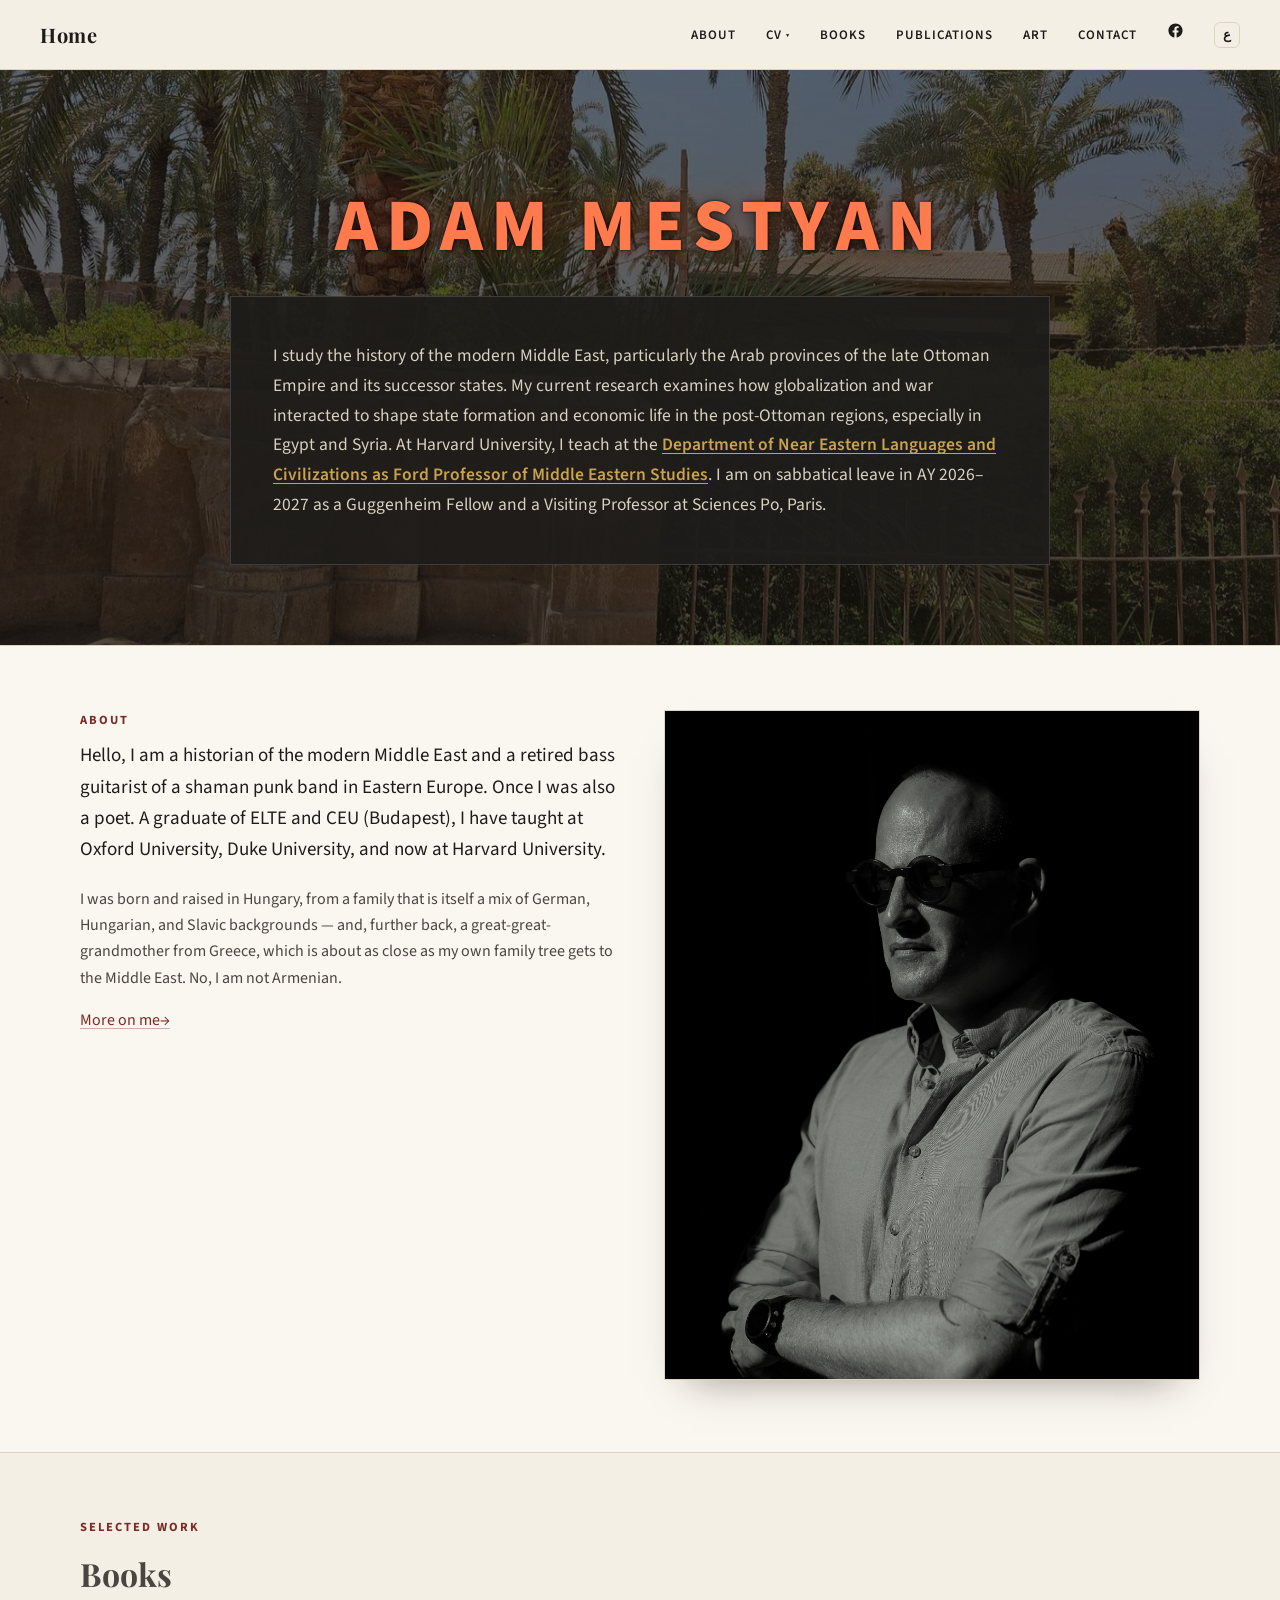
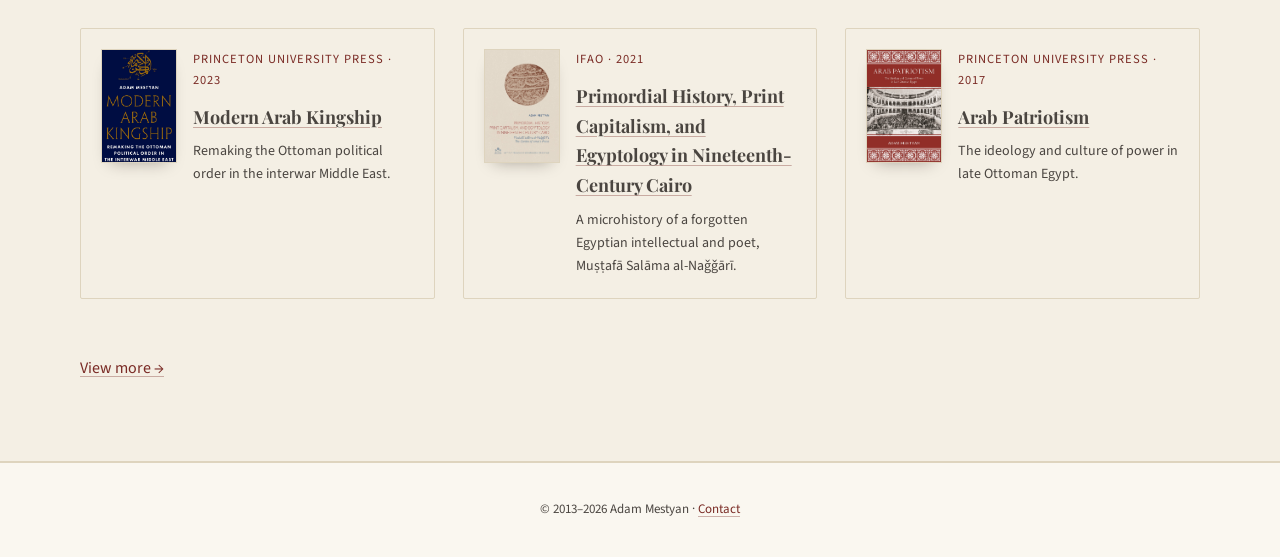
==== index.html @ 1cc056ef "Add cache-busting version to stylesheet link" ====
<!DOCTYPE html>
<html lang="en">
<head>
<meta charset="UTF-8">
<meta name="viewport" content="width=device-width, initial-scale=1.0">
<title>Adam Mestyan — Historian of the Modern Middle East</title>
<link rel="preconnect" href="https://fonts.googleapis.com">
<link href="https://fonts.googleapis.com/css2?family=Playfair+Display:wght@600;700;800&family=Source+Sans+3:wght@400;500;600&display=swap" rel="stylesheet">
<link rel="stylesheet" href="assets/style.css?v=3">
</head>
<body>
  <script src="assets/nav.js"></script>

<header class="site-nav">
  <div class="wrap nav-row">
        <a class="home-link" href="index.html">Home</a>
    <nav>
            <ul>
        <li><a href="about.html">About</a></li>
        <li class="nav-dropdown" tabindex="0">
          <a href="javascript:void(0)">CV</a>
          <ul class="dropdown-menu">
            <li><a href="assets/mestyan_CV.pdf" target="_blank" rel="noopener">Full CV</a></li>
            <li><a href="assets/mestyan_OnePageCV.pdf" target="_blank" rel="noopener">One-Page CV</a></li>
          </ul>
        </li>
        <li><a href="books.html">Books</a></li>
        <li><a href="publications.html">Publications</a></li>
        <li><a href="art.html">Art</a></li>
        <li><a href="contact.html">Contact</a></li>
                            <li><a class="nav-social" href="https://www.facebook.com/adam.mestyan" target="_blank" rel="noopener" aria-label="Facebook"><svg viewBox="0 0 24 24"><path d="M22 12.06C22 6.5 17.52 2 12 2S2 6.5 2 12.06c0 5 3.66 9.15 8.44 9.94v-7.03H7.9v-2.91h2.54V9.85c0-2.5 1.49-3.89 3.77-3.89 1.09 0 2.24.2 2.24.2v2.46h-1.26c-1.24 0-1.63.77-1.63 1.56v1.88h2.78l-.44 2.91h-2.34V22c4.78-.79 8.44-4.94 8.44-9.94z"/></svg></a></li>
              <li><a href="index-ar.html" class="lang-toggle" aria-label="Arabic">ع</a></li>
      </ul>
    </nav>
  </div>
</header>

<section class="hero" id="hero">
  <div class="wrap">
    <div class="hero-name">Adam Mestyan</div>
   

      <div class="hero-feature">
        <div class="intro-textbox">
          <p>
            I study the history of the modern Middle East, particularly the Arab provinces of the late Ottoman Empire and its successor states. My current research examines how globalization and war interacted to shape state formation and economic life in the post-Ottoman regions, especially in Egypt and Syria. At Harvard University, I teach at the <a href="https://nelc.fas.harvard.edu/people/adam-mestyan" target="_blank" rel="noopener">Department of Near Eastern Languages and Civilizations as Ford Professor of Middle Eastern Studies</a>. I am on sabbatical leave in AY 2026–2027 as a Guggenheim Fellow and a Visiting Professor at Sciences Po, Paris.
          </p>
        </div>
      </div>
  </div>
</section>

<section class="section">
  <div class="wrap two-col">
    <div>
      <div class="section-kicker">About</div>
        <p class="lede">
          Hello, I am a historian of the modern Middle East and a retired bass guitarist of a shaman punk band in Eastern Europe. Once I was also a poet. A graduate of ELTE and CEU (Budapest), I have taught at Oxford University, Duke University, and now at Harvard University.
        </p>
        <p>
           I was born and raised in Hungary, from a family that is itself a mix of German, Hungarian, and Slavic backgrounds — and, further back, a great-great-grandmother from Greece, which is about as close as my own family tree gets to the Middle East. No, I am not Armenian.
        </p>
      <a href="about.html">More on me→</a>
    </div>
    <div>
      <img class="person-photo" src="assets/adam-portrait.jpg" alt="Adam Mestyan" onerror="this.style.display='none'">
    </div>
  </div>
</section>

<section class="section" style="background:var(--cream); border-top:1px solid var(--border); border-bottom:1px solid var(--border);">
  <div class="wrap">
    <div class="section-kicker">Selected work</div>
    <h2>Books</h2>
    <div class="card-grid">
        <div class="card">
          <img class="card-cover" src="assets/cover-modern-arab-kingship.jpg" alt="Modern Arab Kingship cover" onerror="this.style.display='none'">
          <div class="card-body">
            <div class="meta">Princeton University Press · 2023</div>
                          <h3><a href="https://press.princeton.edu/books/hardcover/9780691190976/modern-arab-kingship" target="_blank" rel="noopener" style="color:inherit;">Modern Arab Kingship</a></h3>
            <p>Remaking the Ottoman political order in the interwar Middle East.</p>
          </div>
        </div>
        <div class="card">
          <img class="card-cover" src="assets/cover-primordial-history-web.jpg" alt="Primordial History cover" onerror="this.style.display='none'">
          <div class="card-body">
            <div class="meta">Ifao · 2021</div>
                          <h3><a href="https://www.ifao.egnet.net/publications/catalogue/9782724707496/" target="_blank" rel="noopener" style="color:inherit;">Primordial History, Print Capitalism, and Egyptology in Nineteenth-Century Cairo</a></h3>
            <p>A microhistory of a forgotten Egyptian intellectual and poet, Muṣṭafā Salāma al-Naǧǧārī.</p>
          </div>
        </div>
        <div class="card">
          <img class="card-cover" src="assets/cover-arab-patriotism-web.jpg" alt="Arab Patriotism cover" onerror="this.style.display='none'">
          <div class="card-body">
            <div class="meta">Princeton University Press · 2017</div>
                          <h3><a href="https://press.princeton.edu/books/hardcover/9780691172644/arab-patriotism" target="_blank" rel="noopener" style="color:inherit;">Arab Patriotism</a></h3>
            <p>The ideology and culture of power in late Ottoman Egypt.</p>
          </div>
        </div>
        <p style="margin-top:28px;"><a href="books.html">View more →</a></p>
  </div>
</section>

<footer class="site-footer">
    <div class="wrap">© 2013–2026 Adam Mestyan · <a href="contact.html">Contact</a></div>
</footer>

<script>
(function(){
  // Rotating archival hero backgrounds: an 1853 Ottoman Empire map, a handwritten
  // Arabic petition (Dar al-Watha'iq, Cairo), an 1857 French notarial act (Cairo
  // consulate), a Nile Valley landscape near Abu Qirqas, and the Suez shipyards, 1914.
  // Two stacked layers crossfade into each other on a timer, each slowly zooming in
  // (a subtle Ken Burns effect) so the backdrop keeps moving.
  var backgrounds = [
    'assets/hero-map.jpg',
    'assets/hero-arabic-doc.jpg',
    'assets/hero-french-doc.jpg',
    'assets/hero-egypt-landscape.jpg',
    'assets/hero-factory.jpg'
  ];
  var hero = document.getElementById('hero');
  if(!hero) return;

  // shuffle so the rotation order differs each visit
  var order = backgrounds.slice();
  for(var i = order.length - 1; i > 0; i--){
    var j = Math.floor(Math.random() * (i + 1));
    var tmp = order[i]; order[i] = order[j]; order[j] = tmp;
  }

  var layerA = document.createElement('div');
  var layerB = document.createElement('div');
  layerA.className = 'hero-bg-layer';
  layerB.className = 'hero-bg-layer';
  hero.insertBefore(layerB, hero.firstChild);
  hero.insertBefore(layerA, hero.firstChild);
  var layers = [layerA, layerB];

  var active = 0;   // index of the currently visible layer
  var idx = 0;       // index into the shuffled order

  function showNext(){
    var src = order[idx % order.length];
    idx++;
    var img = new Image();
    img.onload = function(){
      var next = (active + 1) % 2;
      var layer = layers[next];
      layer.style.backgroundImage = "url('" + src + "')";
      layer.classList.remove('zooming');
      void layer.offsetWidth; // restart the zoom animation each time this layer is reused
      layer.classList.add('active', 'zooming');
      layers[active].classList.remove('active');
      active = next;
      hero.classList.add('has-photo');
    };
    img.src = src;
  }

  showNext();
  setInterval(showNext, 3000);
})();
</script>

</body>
</html>
---- assets/style.css ----
:root{
  --ink:#1e1c1a;
  --ink-soft:#4a4540;
  --cream:#f4efe4;
  --paper:#faf7f0;
  --maroon:#7a2b25;
  --maroon-dark:#5c1f1a;
  --crimson:#a3122c;
  --gold:#c9a24b;
  --border:#ded4be;
    --pop:#e0472f;
    --pop-bright:#ff7a4d;
}
*{box-sizing:border-box; margin:0; padding:0;}
body{
  font-family:'Source Sans 3', Georgia, serif;
  background:var(--paper);
  color:var(--ink-soft);
  line-height:1.65;
}
h1,h2,h3,.serif{font-family:'Playfair Display', Georgia, serif;}
a{color:var(--maroon); text-decoration:underline; text-decoration-color:rgba(122,43,37,0.35); text-underline-offset:3px; text-decoration-thickness:1px; transition:text-decoration-color .15s ease;}
a:hover{text-decoration-color:currentColor;}
.wrap{max-width:1200px; margin:0 auto; padding:0 40px;}

header.site-nav{
  position:sticky; top:0; z-index:50;
  background:rgba(244,239,228,0.95);
  backdrop-filter:blur(6px);
  border-bottom:1px solid var(--border);
}
.nav-row{display:flex; align-items:center; justify-content:space-between; padding:18px 0;}
.nav-row nav > ul{list-style:none; display:flex; gap:30px; flex-wrap:wrap;}
.nav-row nav a{
  color:var(--ink); font-size:13px; letter-spacing:1px; text-transform:uppercase; font-weight:600; text-decoration:none;
}
.nav-row nav a.active{color:var(--maroon); border-bottom:2px solid var(--maroon); padding-bottom:4px;}
.nav-row .home-link{font-family:'Playfair Display', serif; font-size:20px; font-weight:700; color:var(--ink); letter-spacing:0.5px; text-decoration:none;}
.nav-dropdown{position:relative;}
.nav-dropdown > a{display:inline-flex; align-items:center; gap:4px; cursor:pointer;}
.nav-dropdown > a::after{content:"▾"; font-size:10px;}
.dropdown-menu{display:none; position:absolute; top:100%; left:0; margin-top:14px; background:var(--paper); border:1px solid var(--border); min-width:170px; box-shadow:0 16px 30px -16px rgba(30,20,10,0.35); padding:6px 0; list-style:none; z-index:60;}
.dropdown-menu li{width:100%;}
.dropdown-menu a{display:block; padding:9px 18px; font-size:12.5px; letter-spacing:0.3px; text-transform:none; font-weight:500; color:var(--ink);}
.dropdown-menu a:hover{background:var(--cream); text-decoration:none;}
.nav-dropdown.open .dropdown-menu{display:block;}
.nav-social{display:inline-flex; align-items:center; color:var(--ink); text-decoration:none; transition:color .15s ease;}
.nav-social svg{width:17px; height:17px; fill:currentColor; display:block;}
.nav-social:hover{color:var(--maroon);}
.lang-toggle{display:inline-flex; align-items:center; justify-content:center; min-width:26px; height:26px; padding:0 7px; border:1px solid var(--border); border-radius:6px; font-size:12.5px; font-weight:700; color:var(--ink); text-decoration:none; transition:all .15s ease;}
.lang-toggle:hover{background:var(--maroon); color:#fff; border-color:var(--maroon);}

html[dir="rtl"] body{font-family:'Noto Kufi Arabic','Tajawal',Tahoma,sans-serif;}
html[dir="rtl"] h1, html[dir="rtl"] h2, html[dir="rtl"] h3, html[dir="rtl"] .hero-name{font-family:'Noto Kufi Arabic','Tajawal',Tahoma,sans-serif;}
html[dir="rtl"] .nav-row{flex-direction:row-reverse;}
html[dir="rtl"] .nav-row nav > ul{flex-direction:row-reverse;}
html[dir="rtl"] .two-col{direction:rtl;}
html[dir="rtl"] .lede, html[dir="rtl"] p{text-align:right;}
html[dir="rtl"] .dropdown-menu{right:0; left:auto;}
html[dir="rtl"]{--paper:#bfe3dd; --cream:#a9d6ce;}
html[dir="rtl"] header.site-nav{background:rgba(191,227,221,0.95);}

.hero{
  z-index:0;
  position:relative;
  background:
    radial-gradient(circle at 15% 20%, rgba(122,43,37,0.10), transparent 45%),
    radial-gradient(circle at 85% 75%, rgba(201,162,75,0.14), transparent 50%),
    repeating-linear-gradient(115deg, rgba(30,28,26,0.035) 0px, rgba(30,28,26,0.035) 1px, transparent 1px, transparent 6px),
    var(--cream);
  background-size:cover;
  background-position:center;
  padding:96px 0 80px;
  border-bottom:1px solid var(--border);
  overflow:hidden;
}
.hero-bg-layer{
  position:absolute; inset:0;
  background-size:cover; background-position:center;
  opacity:0;
  transform:scale(1);
  transition:opacity 1s ease-in-out;
  z-index:-1;
}
.hero-bg-layer.active{opacity:1;}
.hero-bg-layer.zooming{animation:heroZoom 4s ease-out forwards;}
@keyframes heroZoom{
  from{transform:scale(1);}
  to{transform:scale(1.13);}
}
.hero.has-photo::before{
  content:"";
  position:absolute; inset:0;
  background:
    linear-gradient(180deg, rgba(18,15,12,0.6), rgba(18,15,12,0.72)),
    radial-gradient(circle at 85% 75%, rgba(201,162,75,0.10), transparent 55%);
  z-index:0;
}
.hero > .wrap{position:relative; z-index:1;}
.hero-name{
  text-align:center; font-size:74px; letter-spacing:8px; font-weight:800;
  color:var(--pop); text-shadow:2px 3px 0 rgba(0,0,0,0.08), 0 0 26px rgba(224,71,47,0.25);
  margin-bottom:8px; text-transform:uppercase;
  transition:color .2s;
}
.hero-subtitle{
  text-align:center; font-size:16px; letter-spacing:2px; text-transform:uppercase;
  color:var(--ink-soft); margin-bottom:56px;
  transition:color .2s;
}
.hero.has-photo .hero-name{color:var(--pop-bright); text-shadow:0 2px 18px rgba(0,0,0,0.75), 0 0 3px rgba(0,0,0,0.9), 0 0 30px rgba(255,122,77,0.4);}
.hero.has-photo .hero-subtitle{color:#e9e2d2; text-shadow:0 1px 10px rgba(0,0,0,0.4);}
.hero-feature{
display:block; max-width:820px;
  margin:0 auto;
}
.book-cover{
  aspect-ratio:2/3; border-radius:2px; position:relative;
  background:linear-gradient(160deg, #fdfbf6, #f1ece0);
  border:1px solid var(--border);
  box-shadow:0 26px 46px -24px rgba(30,20,10,0.45);
  display:flex; flex-direction:column; justify-content:space-between;
  padding:28px 24px; overflow:hidden;
}
.book-cover::before{
  content:""; position:absolute; left:0; top:0; bottom:0; width:14px; background:var(--gold);
}
.book-cover img{position:absolute; inset:0; width:100%; height:100%; object-fit:cover;}
.book-cover .quote{font-size:11.5px; font-style:italic; color:var(--ink-soft); text-align:center;}
.book-cover .quote span{display:block; margin-top:4px; font-style:normal; letter-spacing:1px; text-transform:uppercase; font-size:10px;}
.book-cover .cover-title{font-family:'Playfair Display', serif; font-size:30px; text-align:center; color:var(--ink); line-height:1.15;}
.book-cover .cover-tag{text-align:center; font-size:11px; letter-spacing:2px; text-transform:uppercase; color:var(--maroon); font-weight:700;}
.book-cover .cover-author{text-align:center; font-size:16px; font-family:'Playfair Display', serif; color:var(--ink);}
.book-cover .cover-sub{text-align:center; font-size:11px; color:var(--ink-soft); font-style:italic;}

.feature-card{
  background:rgba(30,28,26,0.94); color:#efe9da; padding:36px 34px; border:1px solid rgba(255,255,255,0.14);
}
.feature-card h2{font-size:26px; margin-bottom:4px; color:#fff;}
.feature-card .press{font-size:14px; letter-spacing:1px; text-transform:uppercase; color:var(--gold); margin-bottom:18px;}
.feature-card p{font-size:14.5px; color:#d8d2c2; margin-bottom:22px;}
.feature-card .btn-row{display:flex; gap:12px; flex-wrap:wrap;}
.btn{
  display:inline-block; padding:11px 20px; font-size:13px; letter-spacing:0.5px; text-transform:none;
  border:1px solid rgba(255,255,255,0.4); color:#fff; text-decoration:none; font-style:italic;
}
.btn:hover{background:rgba(255,255,255,0.08); text-decoration:none;}
.btn-solid{background:var(--maroon); border-color:var(--maroon);}
.btn-solid:hover{background:var(--maroon-dark);}

.section{padding:64px 0;}
.section-kicker{color:var(--maroon); font-size:12.5px; letter-spacing:2px; text-transform:uppercase; font-weight:700; margin-bottom:10px;}
.section h2{font-size:32px; margin-bottom:28px;}
.section p{margin-bottom:16px; font-size:16px;}
.section .lede{font-size:19px; color:var(--ink); margin-bottom:20px;}

.two-col{display:grid; grid-template-columns:1fr 1fr; gap:48px;}

.card-grid{display:grid; grid-template-columns:repeat(3,1fr); gap:28px;}
.card{background:var(--cream); border:1px solid var(--border); padding:20px; border-radius:2px; display:flex; gap:16px; align-items:flex-start;}
.card h3{font-size:18px; margin-bottom:8px;}
.card .meta{font-size:12.5px; letter-spacing:1px; text-transform:uppercase; color:var(--maroon); margin-bottom:12px;}
.card p{font-size:14px; margin-bottom:0;}
.card blockquote{font-size:13px; font-style:italic; color:var(--ink-soft); margin-top:14px; border-left:2px solid var(--gold); padding-left:10px;}
.card-cover{width:76px; aspect-ratio:2/3; object-fit:cover; flex-shrink:0; border:1px solid var(--border); box-shadow:0 8px 16px -10px rgba(30,20,10,0.4);}
.card-body{flex:1;}

.person-photo{
  border:1px solid var(--border); box-shadow:0 22px 40px -26px rgba(30,20,10,0.5);
  width:100%; aspect-ratio:4/5; object-fit:cover; background:var(--cream);
}

.self-photo{display:flex; align-items:center; justify-content:center; height:100%;}
.self-photo img{width:200px; height:200px; border-radius:50%; object-fit:cover; border:1px solid var(--border); box-shadow:0 22px 40px -26px rgba(30,20,10,0.5);}
.intro-textbox{background:rgba(30,28,26,0.94); color:#efe9da; padding:44px 42px; border:1px solid rgba(255,255,255,0.14);}
.intro-textbox h2{font-size:26px; margin-bottom:16px; color:#fff;}
.intro-textbox p{font-size:17.5px; line-height:1.7; color:#d8d2c2; margin-bottom:0;}
.intro-textbox a{color:var(--gold); text-decoration:underline; text-underline-offset:3px; font-weight:600;}
.intro-textbox a:hover{color:#f0cf8e;}

footer.site-footer{
  border-top:1px solid var(--border); padding:36px 0; text-align:center;
  font-size:13px; color:var(--ink-soft);
}

@media (max-width:820px){
  .hero-feature{grid-template-columns:1fr;}
  .hero-name{font-size:38px; letter-spacing:6px;}
  .two-col, .card-grid{grid-template-columns:1fr;}
  .nav-row nav ul{gap:16px;}
}
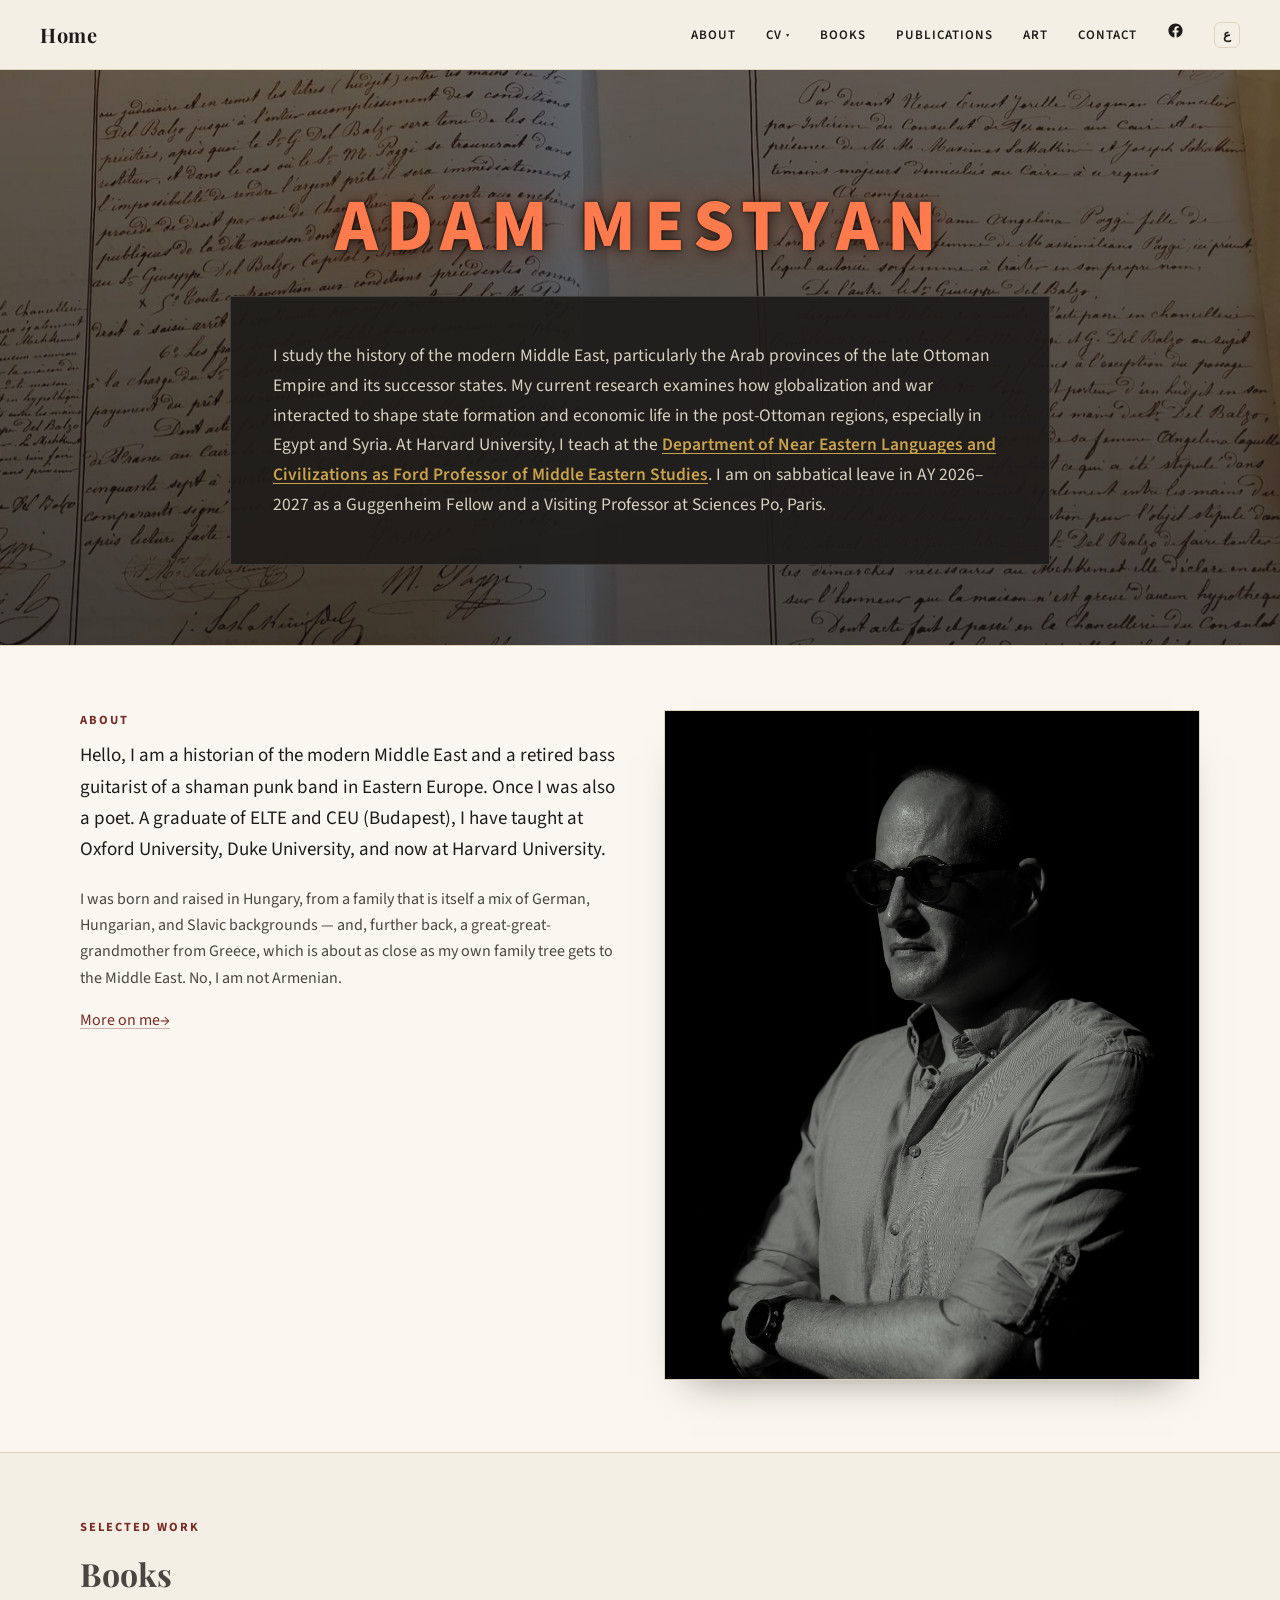
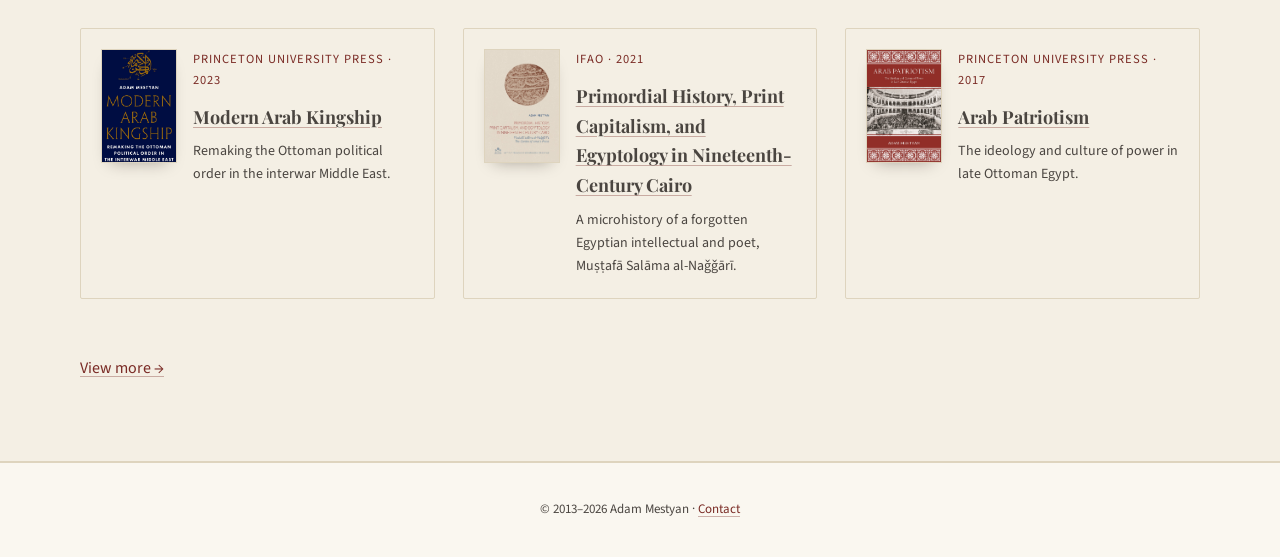
==== commit 7a457081: "Bump stylesheet cache-busting version to v=5" ====
--- a/index.html
+++ b/index.html
@@ -6,7 +6,7 @@
 <title>Adam Mestyan — Historian of the Modern Middle East</title>
 <link rel="preconnect" href="https://fonts.googleapis.com">
 <link href="https://fonts.googleapis.com/css2?family=Playfair+Display:wght@600;700;800&family=Source+Sans+3:wght@400;500;600&display=swap" rel="stylesheet">
-<link rel="stylesheet" href="assets/style.css?v=3">
+<link rel="stylesheet" href="assets/style.css?v=5">
 </head>
 <body>
   <script src="assets/nav.js"></script>
--- a/assets/style.css
+++ b/assets/style.css
@@ -57,8 +57,8 @@
 html[dir="rtl"] .two-col{direction:rtl;}
 html[dir="rtl"] .lede, html[dir="rtl"] p{text-align:right;}
 html[dir="rtl"] .dropdown-menu{right:0; left:auto;}
-html[dir="rtl"]{--paper:#bfe3dd; --cream:#a9d6ce;}
-html[dir="rtl"] header.site-nav{background:rgba(191,227,221,0.95);}
+html[dir="rtl"]{--paper:#f0d9cc; --cream:#e3bfa9;}
+html[dir="rtl"] header.site-nav{background:rgba(240,217,204,0.95);}
 
 .hero{
   z-index:0;
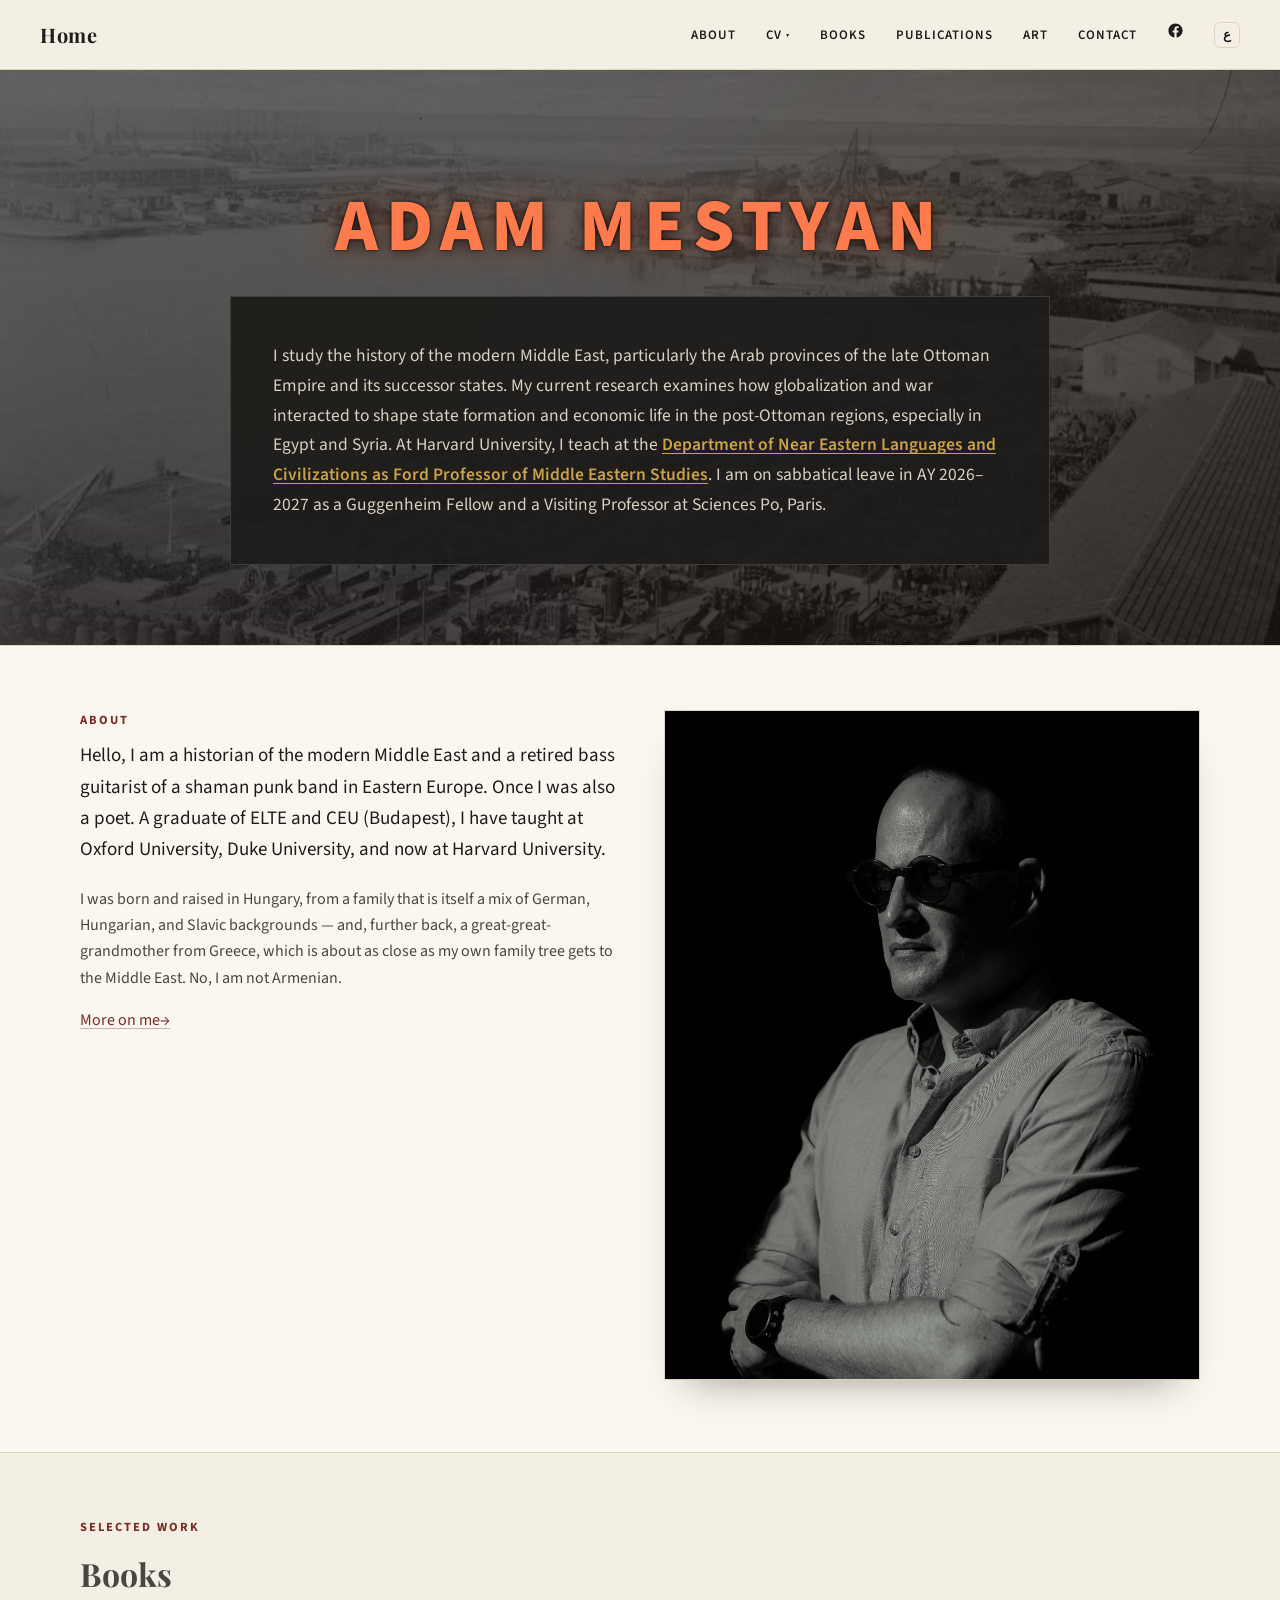
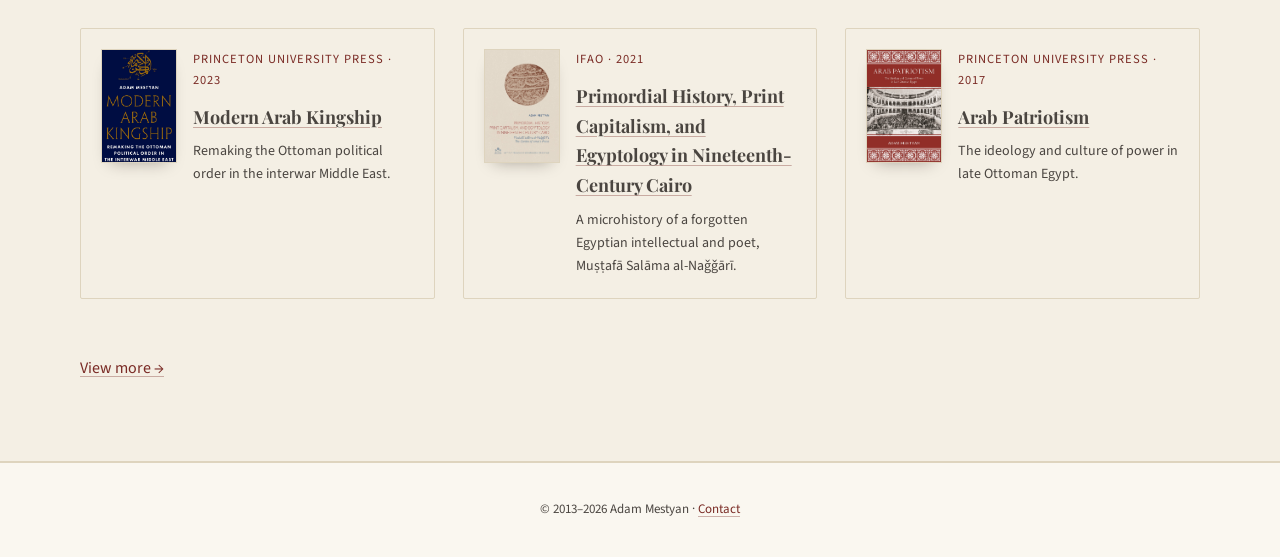
==== commit 02bd0ca0: "Bump stylesheet cache-busting version to v=6" ====
--- a/index.html
+++ b/index.html
@@ -6,7 +6,7 @@
 <title>Adam Mestyan — Historian of the Modern Middle East</title>
 <link rel="preconnect" href="https://fonts.googleapis.com">
 <link href="https://fonts.googleapis.com/css2?family=Playfair+Display:wght@600;700;800&family=Source+Sans+3:wght@400;500;600&display=swap" rel="stylesheet">
-<link rel="stylesheet" href="assets/style.css?v=5">
+<link rel="stylesheet" href="assets/style.css?v=6">
 </head>
 <body>
   <script src="assets/nav.js"></script>
--- a/assets/style.css
+++ b/assets/style.css
@@ -57,8 +57,8 @@
 html[dir="rtl"] .two-col{direction:rtl;}
 html[dir="rtl"] .lede, html[dir="rtl"] p{text-align:right;}
 html[dir="rtl"] .dropdown-menu{right:0; left:auto;}
-html[dir="rtl"]{--paper:#f0d9cc; --cream:#e3bfa9;}
-html[dir="rtl"] header.site-nav{background:rgba(240,217,204,0.95);}
+html[dir="rtl"]{--paper:#ecdfc4; --cream:#ddc99e;}
+html[dir="rtl"] header.site-nav{background:rgba(236,223,196,0.95);}
 
 .hero{
   z-index:0;
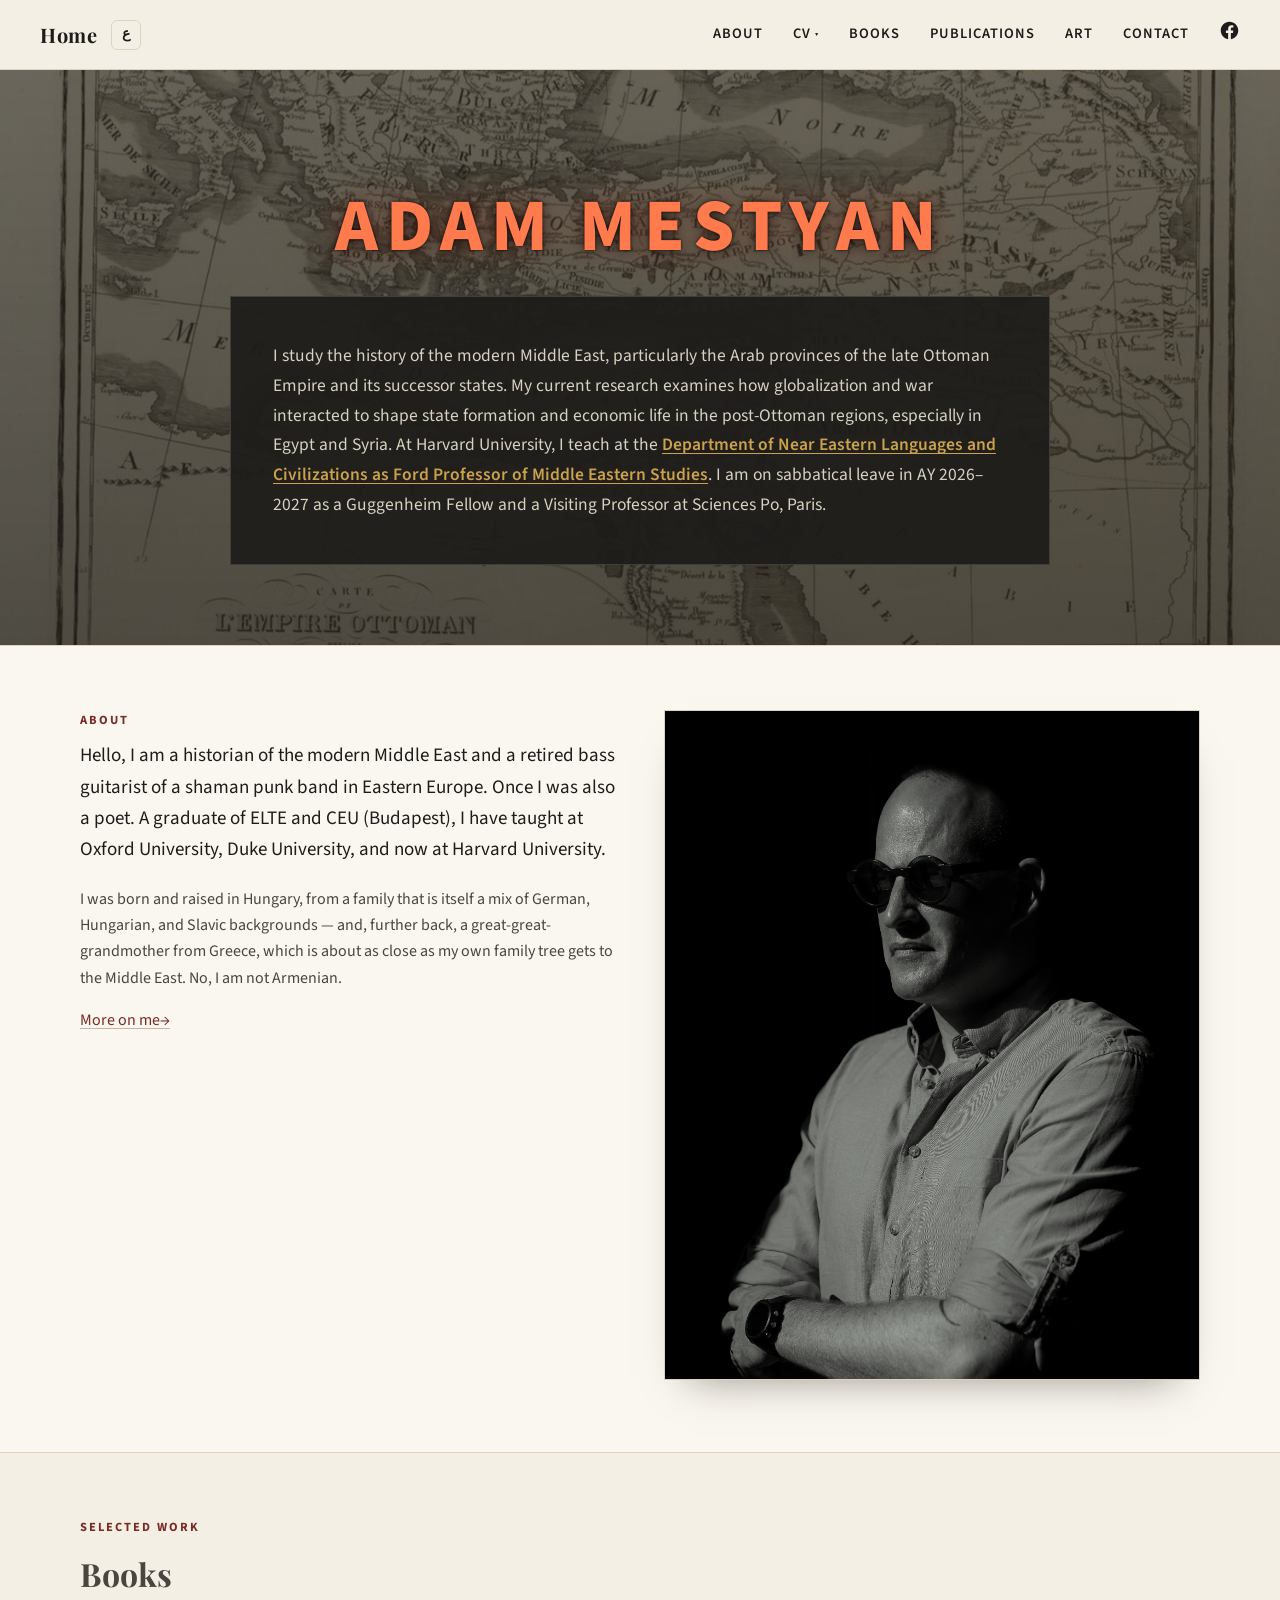
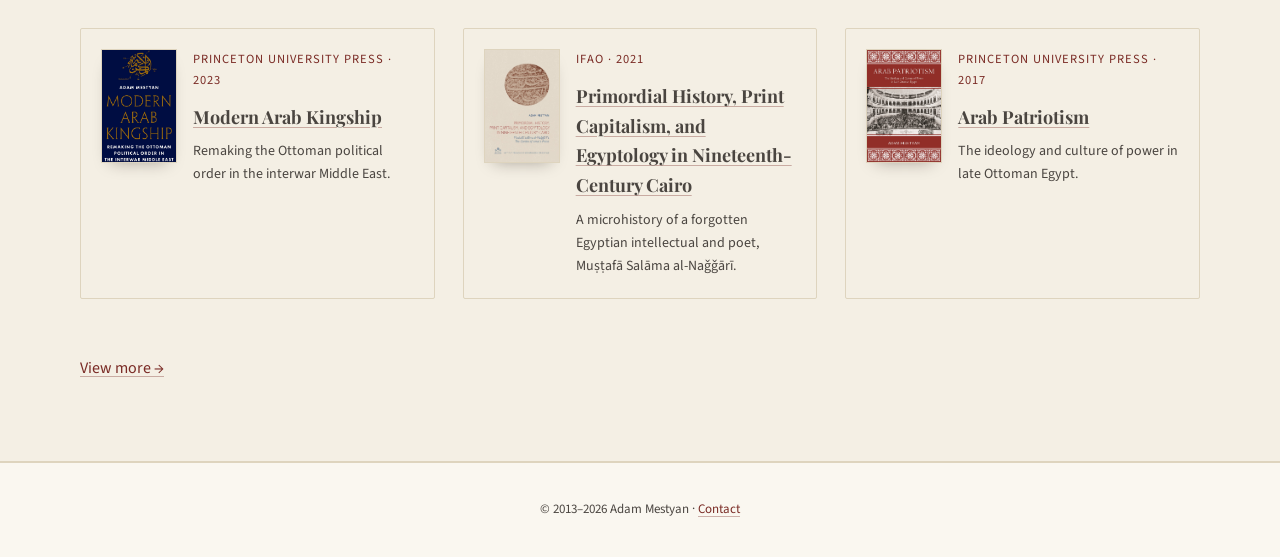
==== commit 32cfa4fc: "Move language toggle next to Home; bump stylesheet cache-busting version to v=7" ====
--- a/index.html
+++ b/index.html
@@ -6,14 +6,14 @@
 <title>Adam Mestyan — Historian of the Modern Middle East</title>
 <link rel="preconnect" href="https://fonts.googleapis.com">
 <link href="https://fonts.googleapis.com/css2?family=Playfair+Display:wght@600;700;800&family=Source+Sans+3:wght@400;500;600&display=swap" rel="stylesheet">
-<link rel="stylesheet" href="assets/style.css?v=6">
+<link rel="stylesheet" href="assets/style.css?v=7">
 </head>
 <body>
   <script src="assets/nav.js"></script>
 
 <header class="site-nav">
   <div class="wrap nav-row">
-        <a class="home-link" href="index.html">Home</a>
+        <div class="home-group"><a class="home-link" href="index.html">Home</a><a href="index-ar.html" class="lang-toggle" aria-label="Arabic">ع</a></div>
     <nav>
             <ul>
         <li><a href="about.html">About</a></li>
@@ -29,7 +29,7 @@
         <li><a href="art.html">Art</a></li>
         <li><a href="contact.html">Contact</a></li>
                             <li><a class="nav-social" href="https://www.facebook.com/adam.mestyan" target="_blank" rel="noopener" aria-label="Facebook"><svg viewBox="0 0 24 24"><path d="M22 12.06C22 6.5 17.52 2 12 2S2 6.5 2 12.06c0 5 3.66 9.15 8.44 9.94v-7.03H7.9v-2.91h2.54V9.85c0-2.5 1.49-3.89 3.77-3.89 1.09 0 2.24.2 2.24.2v2.46h-1.26c-1.24 0-1.63.77-1.63 1.56v1.88h2.78l-.44 2.91h-2.34V22c4.78-.79 8.44-4.94 8.44-9.94z"/></svg></a></li>
-              <li><a href="index-ar.html" class="lang-toggle" aria-label="Arabic">ع</a></li>
+              
       </ul>
     </nav>
   </div>
--- a/assets/style.css
+++ b/assets/style.css
@@ -32,27 +32,27 @@
 .nav-row{display:flex; align-items:center; justify-content:space-between; padding:18px 0;}
 .nav-row nav > ul{list-style:none; display:flex; gap:30px; flex-wrap:wrap;}
 .nav-row nav a{
-  color:var(--ink); font-size:13px; letter-spacing:1px; text-transform:uppercase; font-weight:600; text-decoration:none;
+  color:var(--ink); font-size:14.5px; letter-spacing:1px; text-transform:uppercase; font-weight:600; text-decoration:none;
 }
 .nav-row nav a.active{color:var(--maroon); border-bottom:2px solid var(--maroon); padding-bottom:4px;}
-.nav-row .home-link{font-family:'Playfair Display', serif; font-size:20px; font-weight:700; color:var(--ink); letter-spacing:0.5px; text-decoration:none;}
+.nav-row .home-link{font-family:'Playfair Display', serif; font-size:20px; font-weight:700; color:var(--ink); letter-spacing:0.5px; text-decoration:none;} .nav-row .home-group{display:flex; align-items:center; gap:14px;}
 .nav-dropdown{position:relative;}
 .nav-dropdown > a{display:inline-flex; align-items:center; gap:4px; cursor:pointer;}
 .nav-dropdown > a::after{content:"▾"; font-size:10px;}
 .dropdown-menu{display:none; position:absolute; top:100%; left:0; margin-top:14px; background:var(--paper); border:1px solid var(--border); min-width:170px; box-shadow:0 16px 30px -16px rgba(30,20,10,0.35); padding:6px 0; list-style:none; z-index:60;}
 .dropdown-menu li{width:100%;}
-.dropdown-menu a{display:block; padding:9px 18px; font-size:12.5px; letter-spacing:0.3px; text-transform:none; font-weight:500; color:var(--ink);}
+.dropdown-menu a{display:block; padding:9px 18px; font-size:13.5px; letter-spacing:0.3px; text-transform:none; font-weight:500; color:var(--ink);}
 .dropdown-menu a:hover{background:var(--cream); text-decoration:none;}
 .nav-dropdown.open .dropdown-menu{display:block;}
 .nav-social{display:inline-flex; align-items:center; color:var(--ink); text-decoration:none; transition:color .15s ease;}
-.nav-social svg{width:17px; height:17px; fill:currentColor; display:block;}
+.nav-social svg{width:21px; height:21px; fill:currentColor; display:block;}
 .nav-social:hover{color:var(--maroon);}
-.lang-toggle{display:inline-flex; align-items:center; justify-content:center; min-width:26px; height:26px; padding:0 7px; border:1px solid var(--border); border-radius:6px; font-size:12.5px; font-weight:700; color:var(--ink); text-decoration:none; transition:all .15s ease;}
+.lang-toggle{display:inline-flex; align-items:center; justify-content:center; min-width:30px; height:30px; padding:0 7px; border:1px solid var(--border); border-radius:6px; font-size:14px; font-weight:700; color:var(--ink); text-decoration:none; transition:all .15s ease;}
 .lang-toggle:hover{background:var(--maroon); color:#fff; border-color:var(--maroon);}
 
 html[dir="rtl"] body{font-family:'Noto Kufi Arabic','Tajawal',Tahoma,sans-serif;}
 html[dir="rtl"] h1, html[dir="rtl"] h2, html[dir="rtl"] h3, html[dir="rtl"] .hero-name{font-family:'Noto Kufi Arabic','Tajawal',Tahoma,sans-serif;}
-html[dir="rtl"] .nav-row{flex-direction:row-reverse;}
+html[dir="rtl"] .nav-row{flex-direction:row-reverse;} html[dir="rtl"] .nav-row .home-group{flex-direction:row-reverse;}
 html[dir="rtl"] .nav-row nav > ul{flex-direction:row-reverse;}
 html[dir="rtl"] .two-col{direction:rtl;}
 html[dir="rtl"] .lede, html[dir="rtl"] p{text-align:right;}
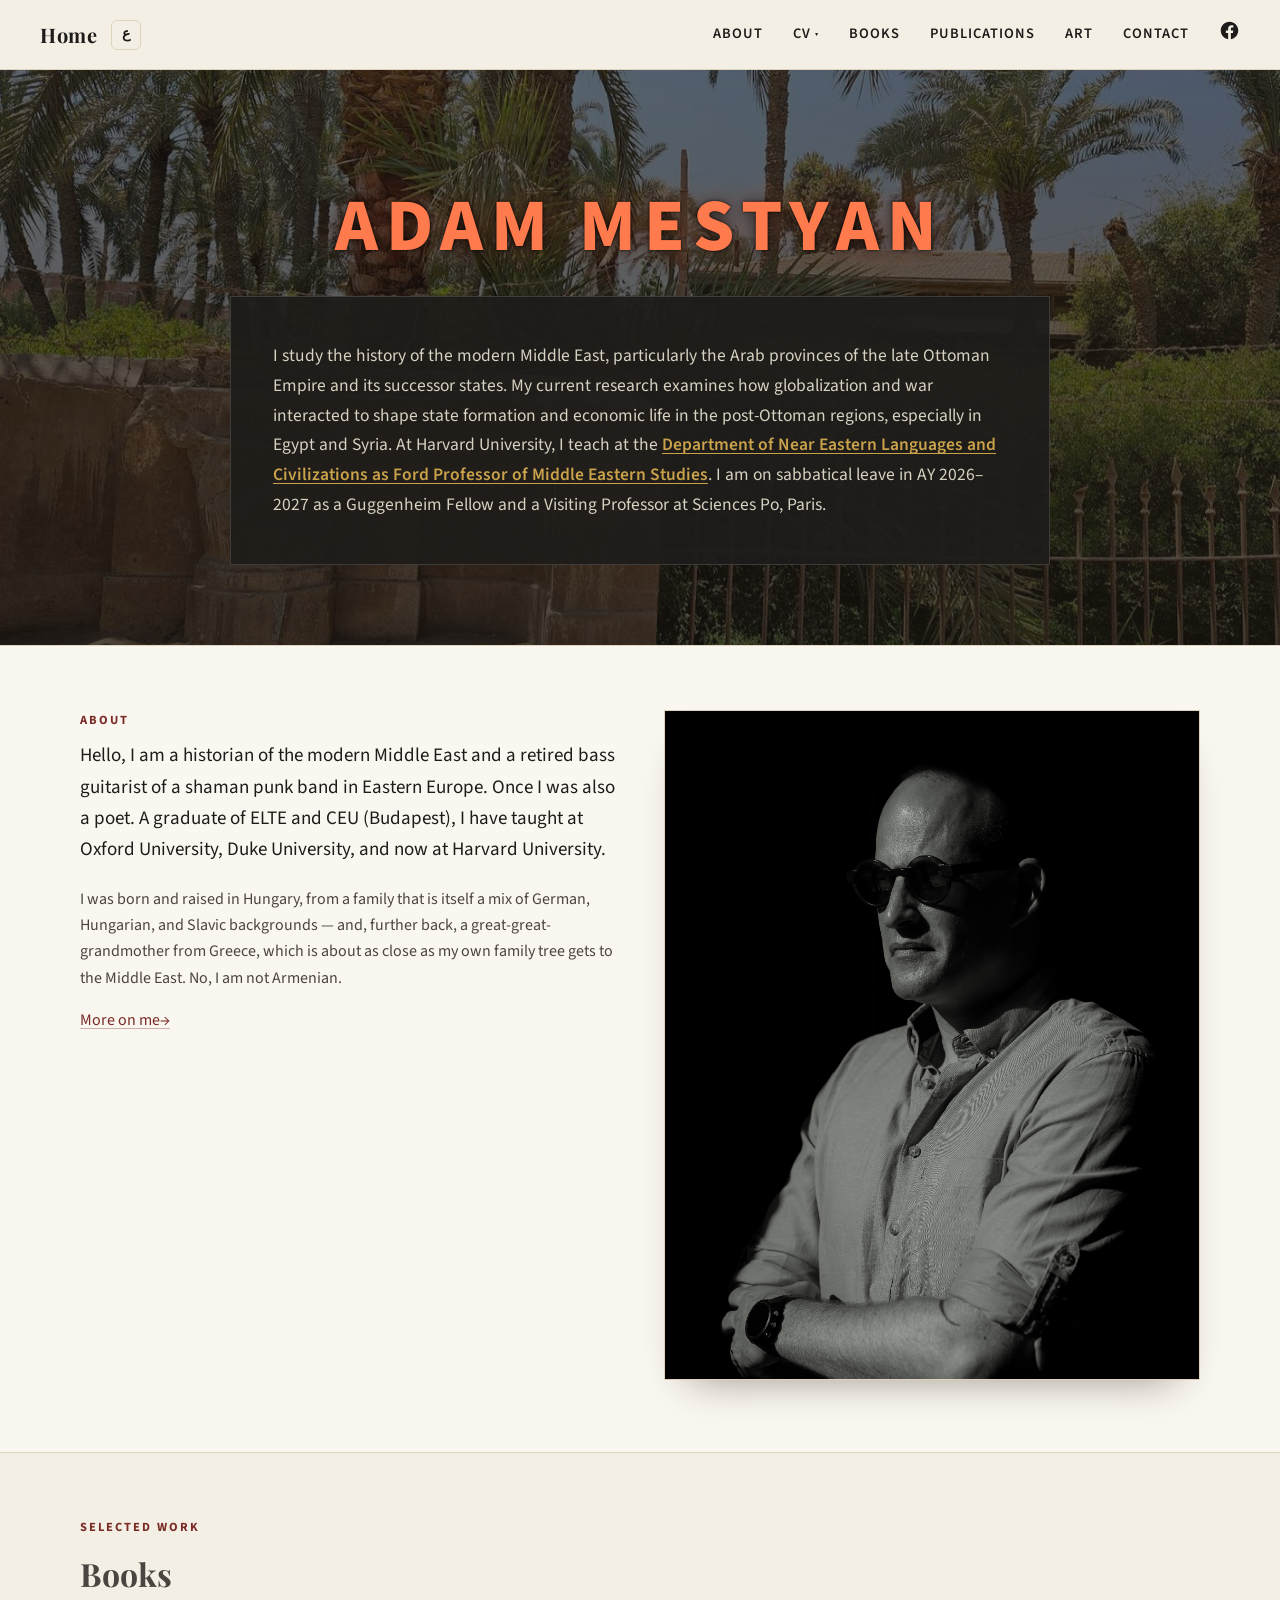
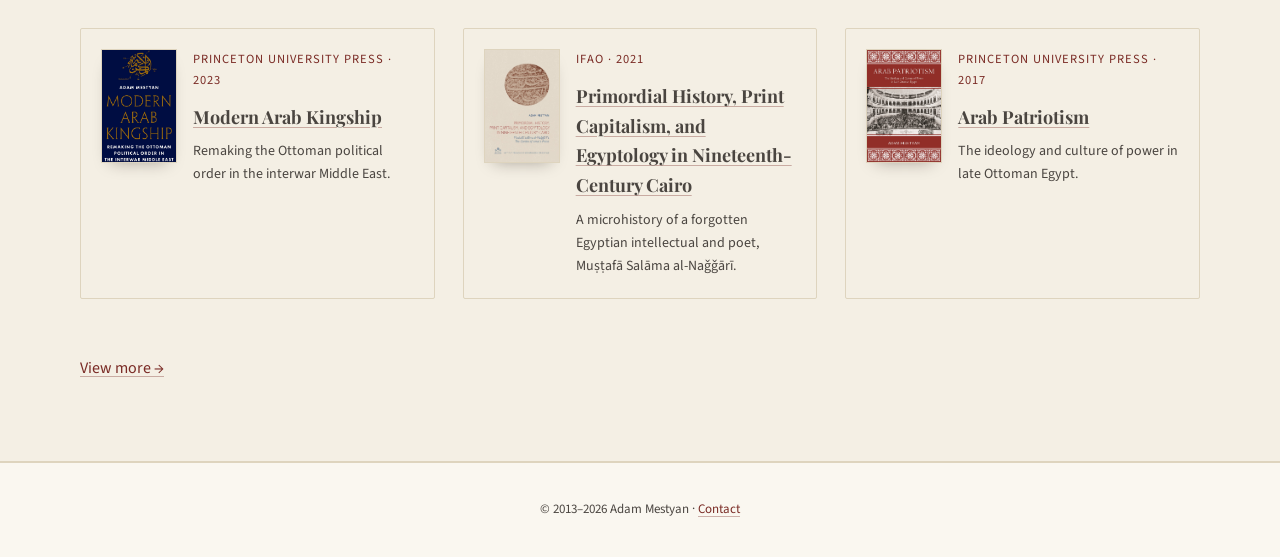
==== commit 5ab09bc9: "Update index.html" ====
--- a/index.html
+++ b/index.html
@@ -3,7 +3,7 @@
 <head>
 <meta charset="UTF-8">
 <meta name="viewport" content="width=device-width, initial-scale=1.0">
-<title>Adam Mestyan — Historian of the Modern Middle East</title>
+<title>Adam Mestyan — Historian</title>
 <link rel="preconnect" href="https://fonts.googleapis.com">
 <link href="https://fonts.googleapis.com/css2?family=Playfair+Display:wght@600;700;800&family=Source+Sans+3:wght@400;500;600&display=swap" rel="stylesheet">
 <link rel="stylesheet" href="assets/style.css?v=7">
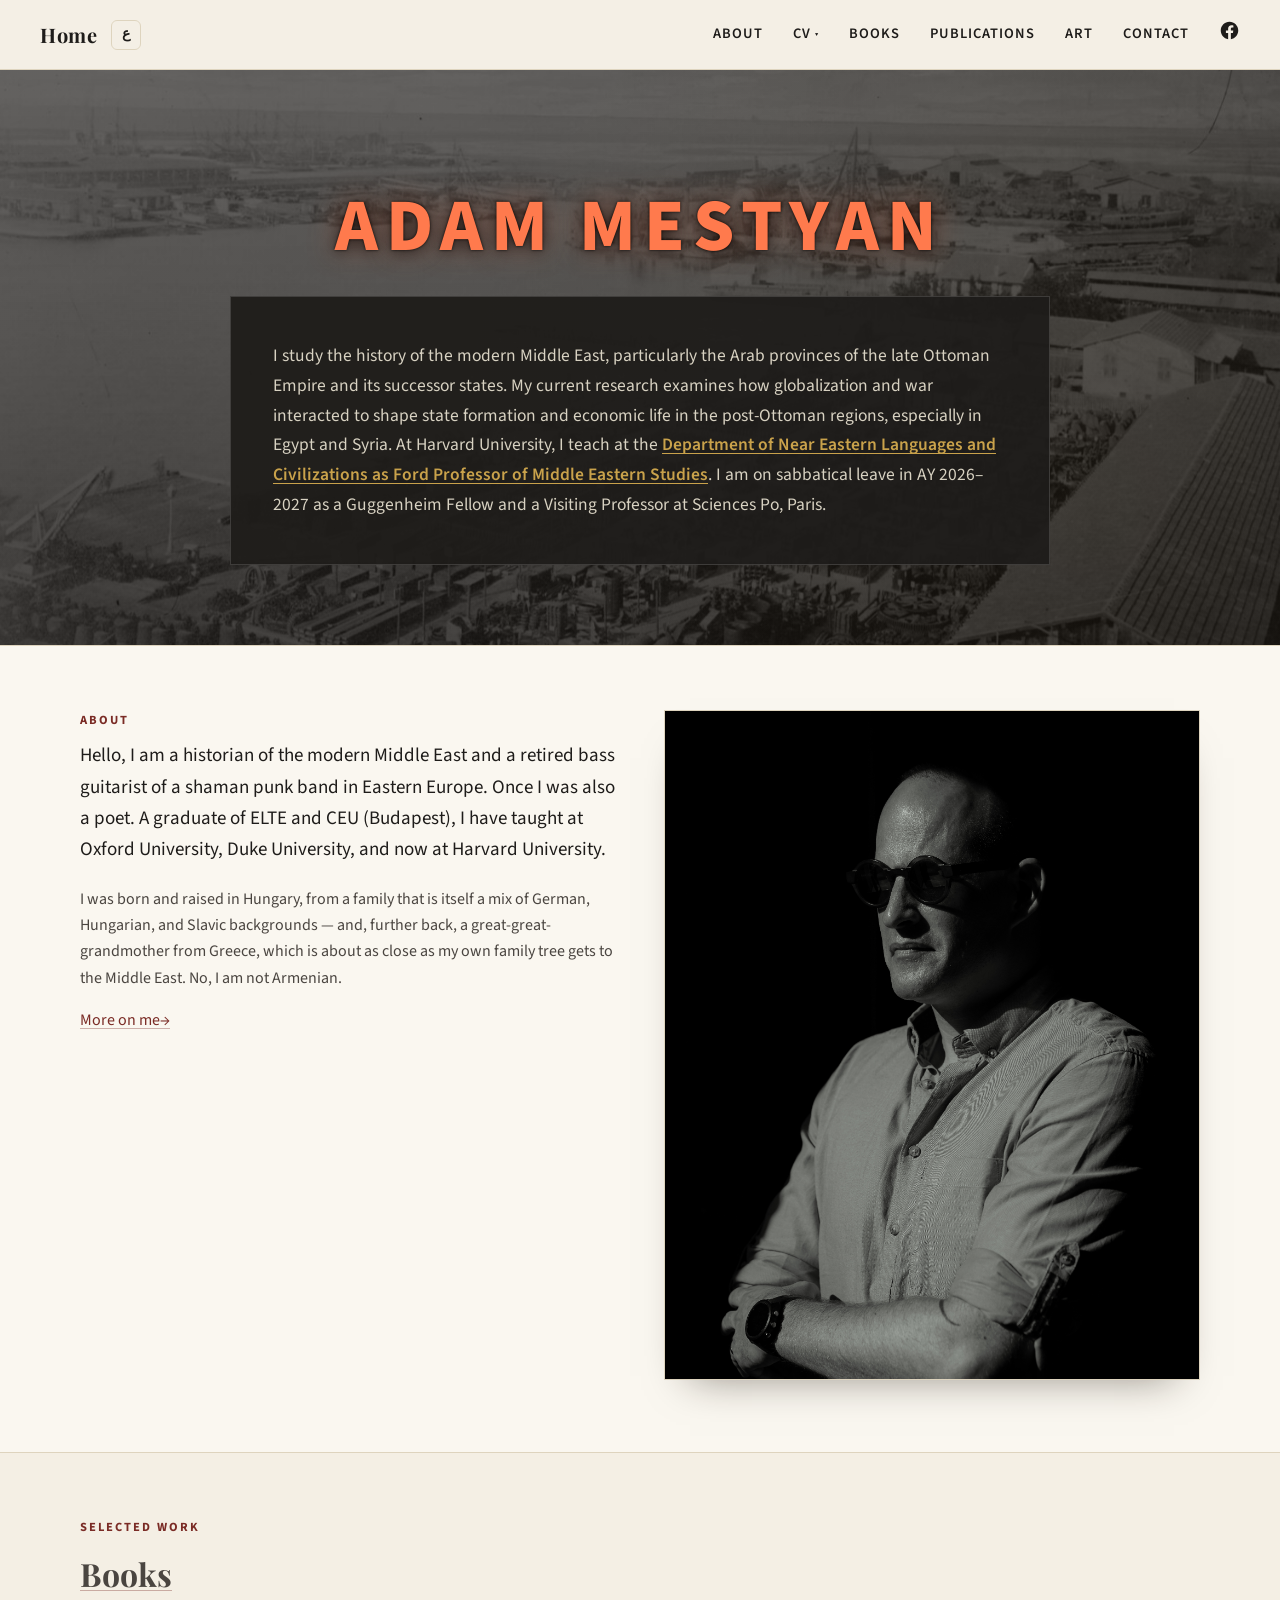
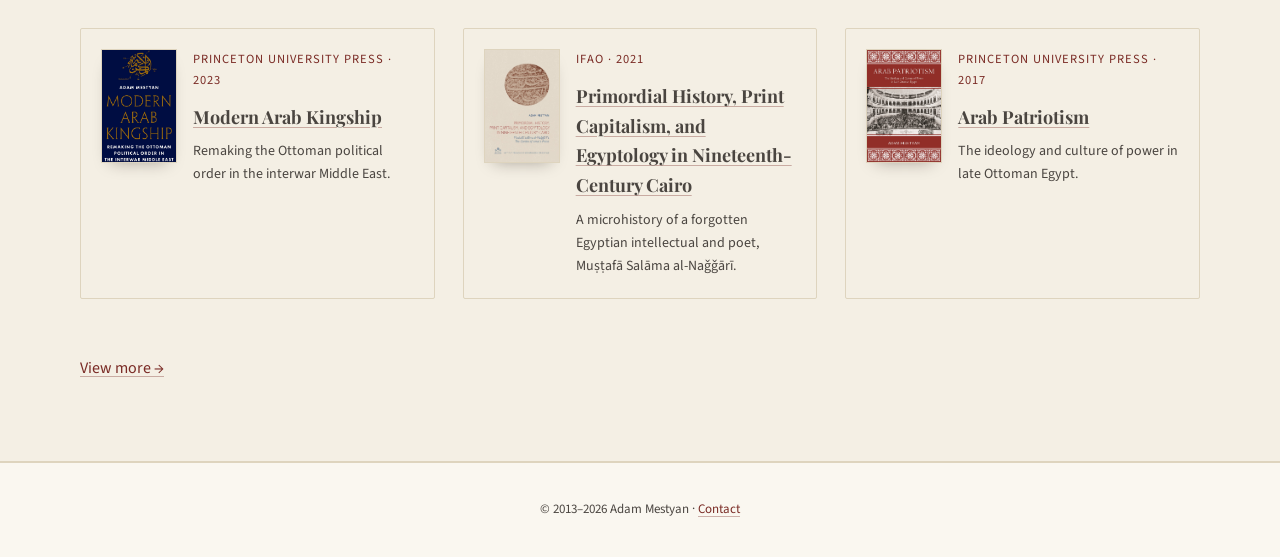
==== commit c45a1714: "Make "Books" heading on landing page link to books.html" ====
--- a/index.html
+++ b/index.html
@@ -71,7 +71,7 @@
 <section class="section" style="background:var(--cream); border-top:1px solid var(--border); border-bottom:1px solid var(--border);">
   <div class="wrap">
     <div class="section-kicker">Selected work</div>
-    <h2>Books</h2>
+    <h2><a href="books.html" style="color:inherit;">Books</a></h2>
     <div class="card-grid">
         <div class="card">
           <img class="card-cover" src="assets/cover-modern-arab-kingship.jpg" alt="Modern Arab Kingship cover" onerror="this.style.display='none'">
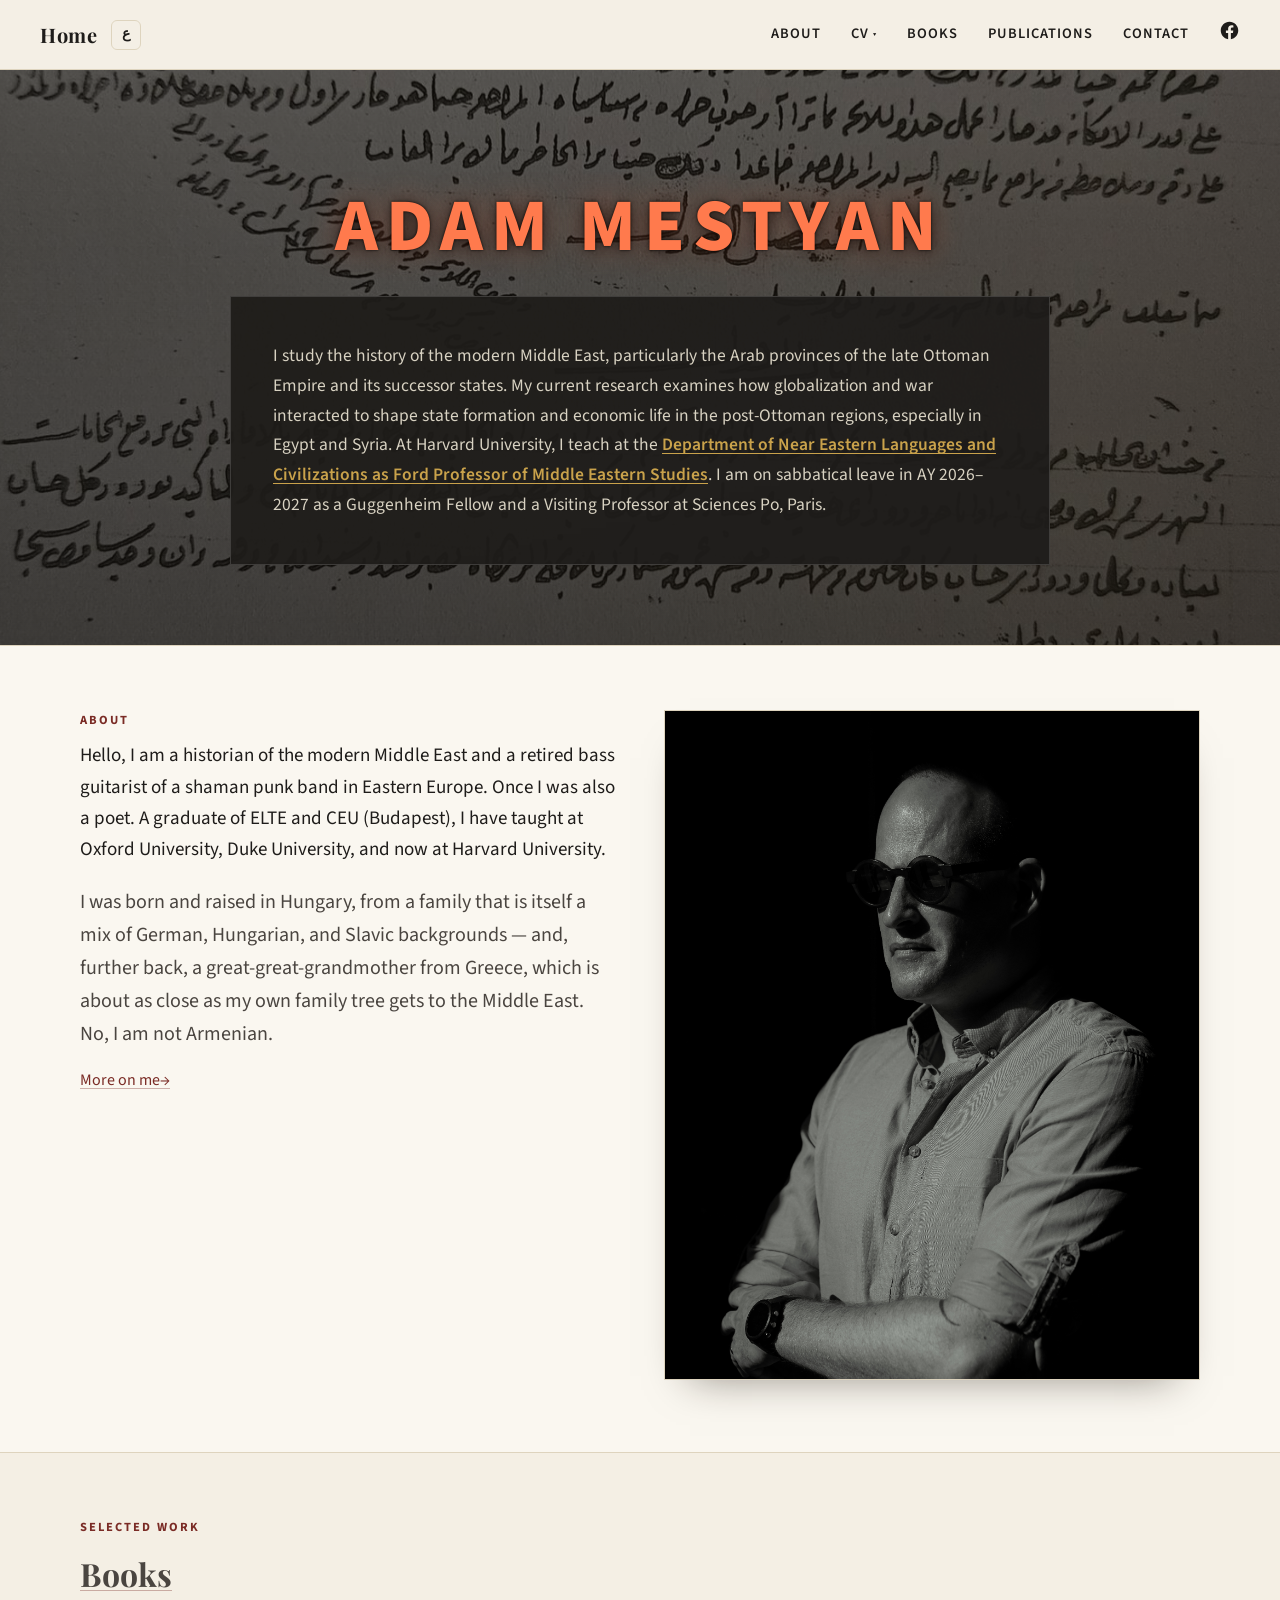
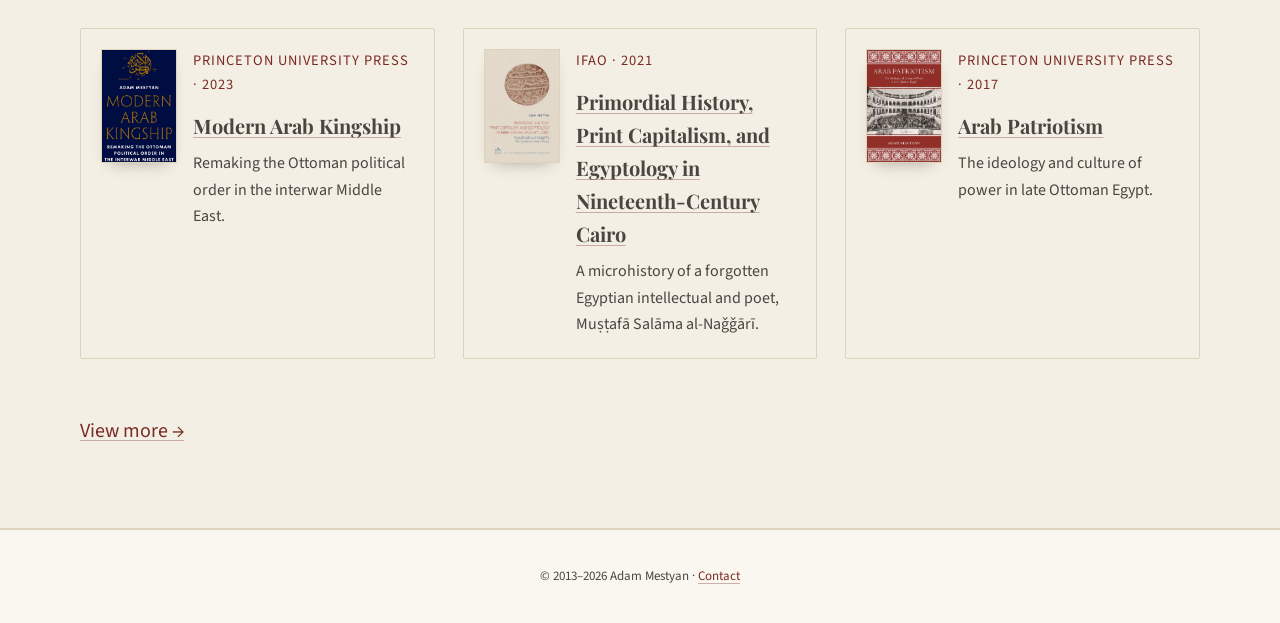
==== commit 3506aac2: "Remove Art nav link" ====
--- a/index.html
+++ b/index.html
@@ -26,7 +26,6 @@
         </li>
         <li><a href="books.html">Books</a></li>
         <li><a href="publications.html">Publications</a></li>
-        <li><a href="art.html">Art</a></li>
         <li><a href="contact.html">Contact</a></li>
                             <li><a class="nav-social" href="https://www.facebook.com/adam.mestyan" target="_blank" rel="noopener" aria-label="Facebook"><svg viewBox="0 0 24 24"><path d="M22 12.06C22 6.5 17.52 2 12 2S2 6.5 2 12.06c0 5 3.66 9.15 8.44 9.94v-7.03H7.9v-2.91h2.54V9.85c0-2.5 1.49-3.89 3.77-3.89 1.09 0 2.24.2 2.24.2v2.46h-1.26c-1.24 0-1.63.77-1.63 1.56v1.88h2.78l-.44 2.91h-2.34V22c4.78-.79 8.44-4.94 8.44-9.94z"/></svg></a></li>
               
--- a/assets/style.css
+++ b/assets/style.css
@@ -151,16 +151,16 @@
 .section{padding:64px 0;}
 .section-kicker{color:var(--maroon); font-size:12.5px; letter-spacing:2px; text-transform:uppercase; font-weight:700; margin-bottom:10px;}
 .section h2{font-size:32px; margin-bottom:28px;}
-.section p{margin-bottom:16px; font-size:16px;}
+.section p{margin-bottom:16px; font-size:20px;}
 .section .lede{font-size:19px; color:var(--ink); margin-bottom:20px;}
 
 .two-col{display:grid; grid-template-columns:1fr 1fr; gap:48px;}
 
 .card-grid{display:grid; grid-template-columns:repeat(3,1fr); gap:28px;}
 .card{background:var(--cream); border:1px solid var(--border); padding:20px; border-radius:2px; display:flex; gap:16px; align-items:flex-start;}
-.card h3{font-size:18px; margin-bottom:8px;}
-.card .meta{font-size:12.5px; letter-spacing:1px; text-transform:uppercase; color:var(--maroon); margin-bottom:12px;}
-.card p{font-size:14px; margin-bottom:0;}
+.card h3{font-size:20px; margin-bottom:8px;}
+.card .meta{font-size:14.5px; letter-spacing:1px; text-transform:uppercase; color:var(--maroon); margin-bottom:12px;}
+.card p{font-size:16px; margin-bottom:0;}
 .card blockquote{font-size:13px; font-style:italic; color:var(--ink-soft); margin-top:14px; border-left:2px solid var(--gold); padding-left:10px;}
 .card-cover{width:76px; aspect-ratio:2/3; object-fit:cover; flex-shrink:0; border:1px solid var(--border); box-shadow:0 8px 16px -10px rgba(30,20,10,0.4);}
 .card-body{flex:1;}
